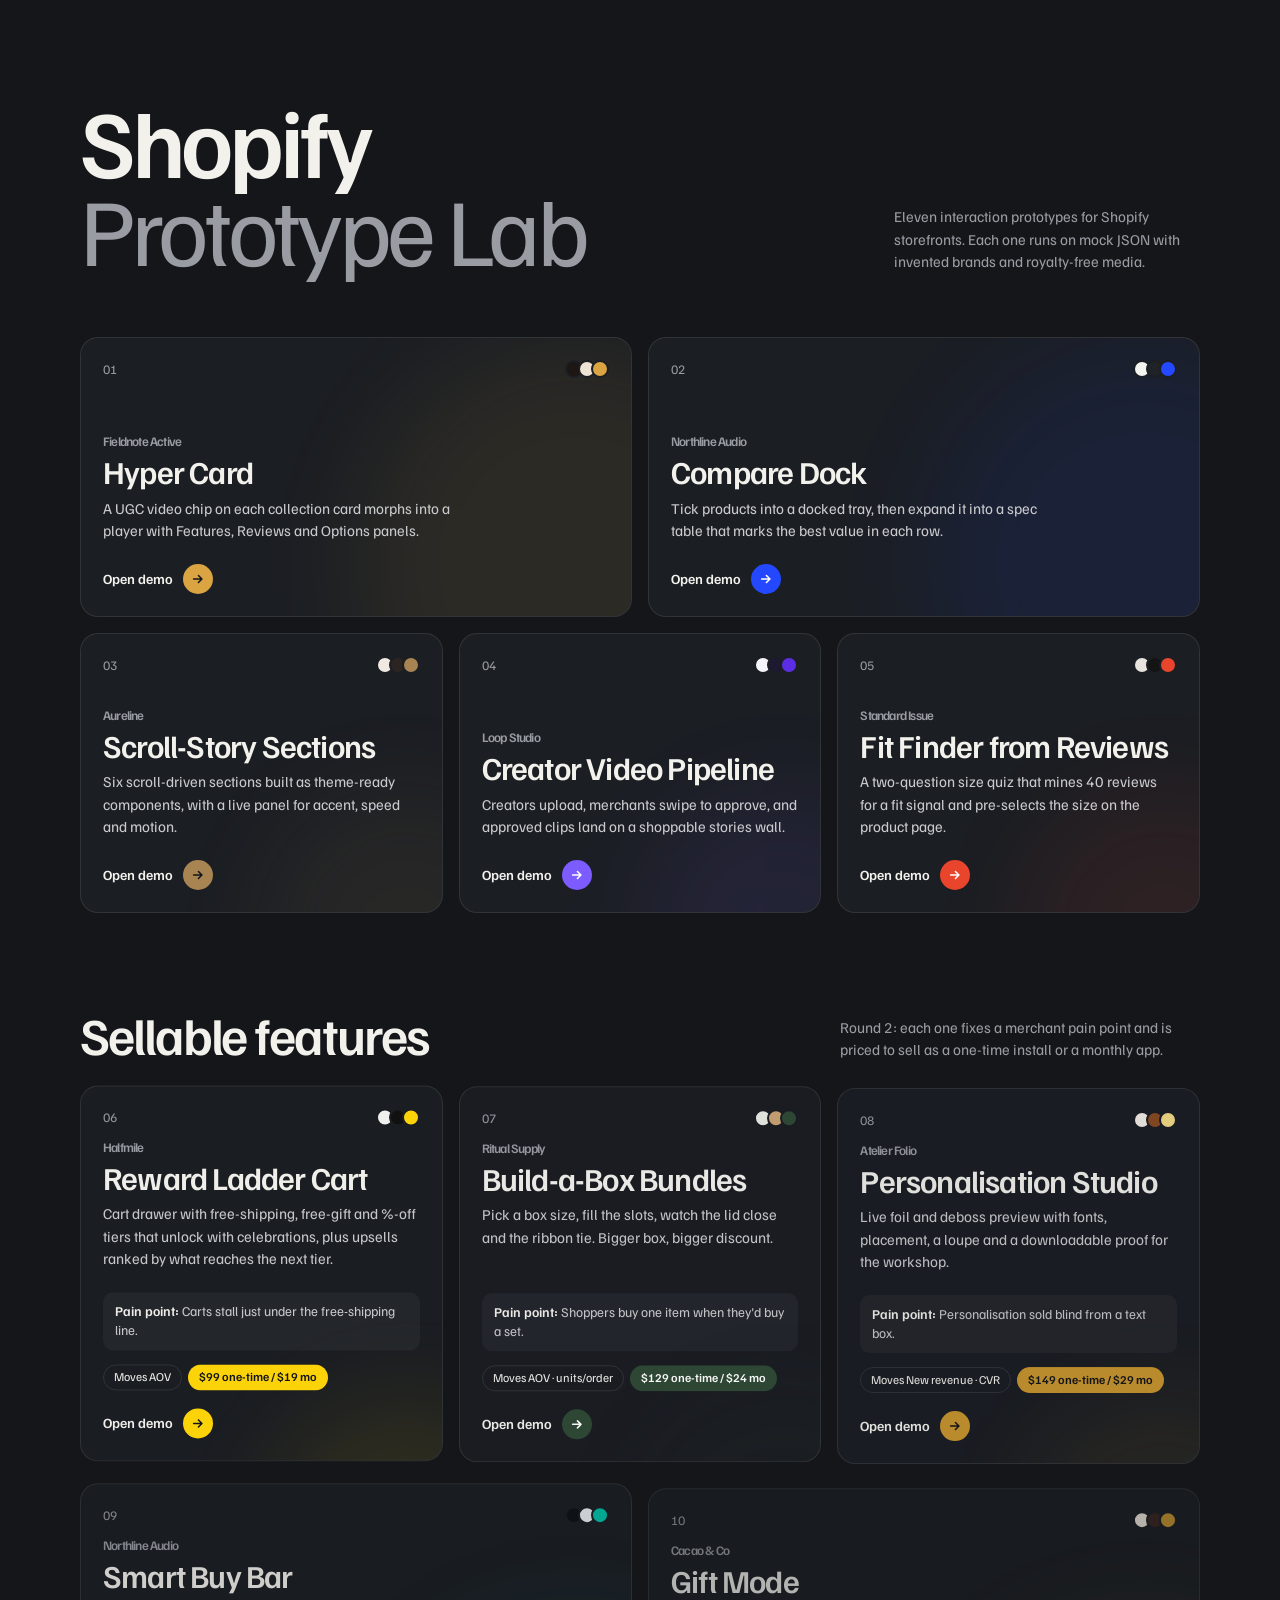
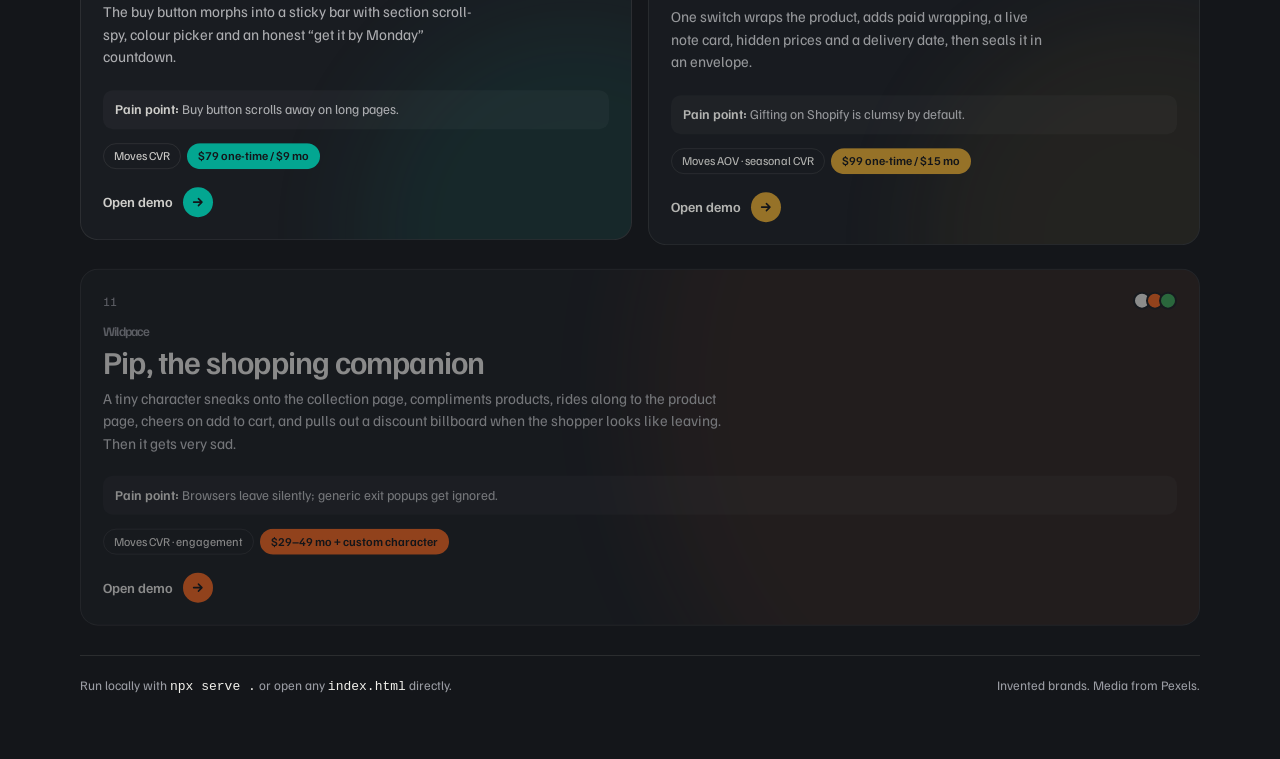
==== index.html @ b1fda02a "first commit" ====
<!doctype html>
<html lang="en">
<head>
  <meta charset="utf-8">
  <meta name="viewport" content="width=device-width, initial-scale=1">
  <title>Shopify Prototype Lab</title>
  <meta name="description" content="Five interactive Shopify digital-product prototypes.">
  <link rel="icon" href="data:image/svg+xml,%3Csvg xmlns='http://www.w3.org/2000/svg' viewBox='0 0 32 32'%3E%3Crect width='32' height='32' rx='8' fill='%2314161a'/%3E%3Cpath d='M9 22V10l7 6 7-6v12' fill='none' stroke='%23f2f1ec' stroke-width='2.4' stroke-linejoin='round'/%3E%3C/svg%3E">
  <link rel="preconnect" href="https://fonts.googleapis.com">
  <link rel="preconnect" href="https://fonts.gstatic.com" crossorigin>
  <link rel="stylesheet" href="https://fonts.googleapis.com/css2?family=Familjen+Grotesk:wght@400;500;600;700&display=swap">
  <style>
    :root {
      --bg: #14161a;
      --panel: #1b1e23;
      --line: rgba(242, 241, 236, 0.1);
      --ink: #f2f1ec;
      --muted: #9a9ca3;
      --font: "Familjen Grotesk", "Segoe UI", system-ui, sans-serif;
      color-scheme: dark;
    }
    * { box-sizing: border-box; }
    body {
      margin: 0; min-height: 100vh; background: var(--bg); color: var(--ink);
      font: 400 16px/1.5 var(--font); -webkit-font-smoothing: antialiased;
    }
    a { color: inherit; }
    :focus-visible { outline: 2px solid var(--ink); outline-offset: 4px; border-radius: 8px; }
    .wrap { max-width: 1200px; margin: 0 auto; padding: clamp(40px, 8vw, 96px) clamp(16px, 4vw, 40px) 64px; }
    header { display: grid; grid-template-columns: 1fr auto; gap: 24px; align-items: end; margin-bottom: clamp(36px, 6vw, 64px); }
    h1 { margin: 0; font-weight: 600; font-size: clamp(44px, 8vw, 96px); line-height: 0.92; letter-spacing: -0.045em; }
    h1 span { display: block; color: var(--muted); font-weight: 400; }
    .lede { margin: 0; max-width: 34ch; color: var(--muted); font-size: 15px; }
    .grid { list-style: none; margin: 0; padding: 0; display: grid; grid-template-columns: repeat(6, 1fr); gap: 16px; }
    .grid li:nth-child(-n+2) { grid-column: span 3; }
    .grid li:nth-child(n+3) { grid-column: span 2; }
    .card {
      position: relative; display: flex; flex-direction: column; height: 100%; min-height: 280px;
      padding: 22px; border-radius: 18px; text-decoration: none;
      background: var(--panel); border: 1px solid var(--line);
      overflow: hidden; isolation: isolate;
    }
    /* Hover transitions switch on after the GSAP entrance so they never fight it */
    .is-ready .card { transition: transform 0.35s cubic-bezier(.2,.8,.2,1), border-color 0.35s, box-shadow 0.35s; }
    .card:hover, .card:focus-visible { transform: translateY(-6px); border-color: color-mix(in srgb, var(--a) 60%, transparent); box-shadow: 0 24px 50px -20px color-mix(in srgb, var(--a) 45%, transparent); }
    .card:focus-visible { outline-color: var(--a); }
    .num { font-size: 13px; color: var(--muted); font-variant-numeric: tabular-nums; }
    .swatch { position: absolute; right: 22px; top: 22px; display: flex; }
    .swatch i { width: 18px; height: 18px; border-radius: 50%; margin-left: -5px; border: 2px solid var(--panel); }
    .card h2 { margin: auto 0 8px; font-weight: 600; font-size: clamp(24px, 2.6vw, 32px); line-height: 1.05; letter-spacing: -0.025em; }
    .brand { display: block; margin-bottom: 6px; font-size: 13px; color: var(--muted); }
    .card p { margin: 0 0 22px; color: #c9cacd; font-size: 15px; max-width: 42ch; }
    .open { display: inline-flex; align-items: center; gap: 10px; font-weight: 600; font-size: 14px; }
    .open b { width: 30px; height: 30px; border-radius: 50%; display: grid; place-items: center; background: var(--a); color: var(--on, #14161a); transition: transform 0.35s cubic-bezier(.2,.8,.2,1); }
    .open svg { width: 14px; height: 14px; }
    .card:hover .open b { transform: translateX(4px); }
    .glow { position: absolute; z-index: -1; right: -30%; bottom: -60%; width: 80%; aspect-ratio: 1; border-radius: 50%; background: var(--a); opacity: 0.09; filter: blur(50px); transition: opacity 0.35s; }
    .card:hover .glow { opacity: 0.2; }
    footer { margin-top: 48px; padding-top: 20px; border-top: 1px solid var(--line); color: var(--muted); font-size: 13px; display: flex; flex-wrap: wrap; gap: 8px 24px; justify-content: space-between; }
    code { color: var(--ink); }
    .round2 { margin-top: clamp(56px, 8vw, 96px); }
    .round2__head { display: grid; grid-template-columns: 1fr auto; gap: 16px 24px; align-items: end; margin-bottom: 24px; }
    .round2__head h2 { margin: 0; font-weight: 600; font-size: clamp(30px, 4.6vw, 52px); line-height: 1; letter-spacing: -0.04em; }
    .round2__head p { margin: 0; max-width: 40ch; color: var(--muted); font-size: 15px; }
    .grid2 { list-style: none; margin: 0; padding: 0; display: grid; grid-template-columns: repeat(6, 1fr); gap: 16px; }
    .grid2 li:nth-child(-n+3) { grid-column: span 2; }
    .grid2 li:nth-child(n+4) { grid-column: span 3; }
    .grid2 li.wide { grid-column: 1 / -1; }
    .grid2 li.wide .card { min-height: 240px; }
    .grid2 li.wide p { max-width: 70ch; }
    .grid2 .card { min-height: 300px; }
    .grid2 .card h2 { margin-top: 14px; }
    .grid2 .card .pain { margin-top: auto; }
    .pain { display: block; margin: 0 0 14px; padding: 10px 12px; border-radius: 10px; background: rgba(255,255,255,0.04); font-size: 13.5px; line-height: 1.4; color: #c9cacd; }
    .pain b { color: var(--ink); font-weight: 600; }
    .meta { display: flex; flex-wrap: wrap; gap: 6px; margin-bottom: 18px; }
    .meta span { padding: 3px 10px; border-radius: 999px; border: 1px solid var(--line); font-size: 12px; color: var(--ink); }
    .meta .price { background: var(--a); color: var(--on, #14161a); border-color: transparent; font-weight: 600; }
    @media (max-width: 900px) { .grid2 li:nth-child(n) { grid-column: span 3; } .grid2 li:last-child { grid-column: 1 / -1; } }
    @media (max-width: 640px) { .round2__head { grid-template-columns: 1fr; } .grid2 li:nth-child(n) { grid-column: 1 / -1; } }
    @media (max-width: 900px) {
      .grid li:nth-child(n) { grid-column: span 3; }
      .grid li:last-child { grid-column: 1 / -1; }
    }
    @media (max-width: 640px) {
      header { grid-template-columns: 1fr; }
      .grid li:nth-child(n) { grid-column: 1 / -1; }
      .card { min-height: 230px; }
    }
    @media (prefers-reduced-motion: reduce) { .card, .open b, .glow { transition: none; } .card:hover { transform: none; } }
  </style>
</head>
<body>
  <main class="wrap">
    <header>
      <h1>Shopify<span>Prototype Lab</span></h1>
      <p class="lede">Eleven interaction prototypes for Shopify storefronts. Each one runs on mock JSON with invented brands and royalty-free media.</p>
    </header>

    <ul class="grid" id="ideas">
      <li>
        <a class="card" href="idea-01/index.html" style="--a:#d9a441">
          <span class="num">01</span>
          <span class="swatch" aria-hidden="true"><i style="background:#1d1612"></i><i style="background:#efe4d4"></i><i style="background:#d9a441"></i></span>
          <h2><span class="brand">Fieldnote Active</span>Hyper Card</h2>
          <p>A UGC video chip on each collection card morphs into a player with Features, Reviews and Options panels.</p>
          <span class="open">Open demo <b><svg viewBox="0 0 16 16" aria-hidden="true"><path d="M3 8h9M8.5 4l4 4-4 4" fill="none" stroke="currentColor" stroke-width="1.8" stroke-linecap="round" stroke-linejoin="round"/></svg></b></span>
          <span class="glow" aria-hidden="true"></span>
        </a>
      </li>
      <li>
        <a class="card" href="idea-02/index.html" style="--a:#2448ff;--on:#fff">
          <span class="num">02</span>
          <span class="swatch" aria-hidden="true"><i style="background:#f3f3ef"></i><i style="background:#1f2226"></i><i style="background:#2448ff"></i></span>
          <h2><span class="brand">Northline Audio</span>Compare Dock</h2>
          <p>Tick products into a docked tray, then expand it into a spec table that marks the best value in each row.</p>
          <span class="open">Open demo <b><svg viewBox="0 0 16 16" aria-hidden="true"><path d="M3 8h9M8.5 4l4 4-4 4" fill="none" stroke="currentColor" stroke-width="1.8" stroke-linecap="round" stroke-linejoin="round"/></svg></b></span>
          <span class="glow" aria-hidden="true"></span>
        </a>
      </li>
      <li>
        <a class="card" href="idea-03/index.html" style="--a:#a88452">
          <span class="num">03</span>
          <span class="swatch" aria-hidden="true"><i style="background:#efe9e1"></i><i style="background:#2b2420"></i><i style="background:#a88452"></i></span>
          <h2><span class="brand">Aureline</span>Scroll-Story Sections</h2>
          <p>Six scroll-driven sections built as theme-ready components, with a live panel for accent, speed and motion.</p>
          <span class="open">Open demo <b><svg viewBox="0 0 16 16" aria-hidden="true"><path d="M3 8h9M8.5 4l4 4-4 4" fill="none" stroke="currentColor" stroke-width="1.8" stroke-linecap="round" stroke-linejoin="round"/></svg></b></span>
          <span class="glow" aria-hidden="true"></span>
        </a>
      </li>
      <li>
        <a class="card" href="idea-04/index.html" style="--a:#7c5cff;--on:#fff">
          <span class="num">04</span>
          <span class="swatch" aria-hidden="true"><i style="background:#f6f4fb"></i><i style="background:#1e1830"></i><i style="background:#5b2ee6"></i></span>
          <h2><span class="brand">Loop Studio</span>Creator Video Pipeline</h2>
          <p>Creators upload, merchants swipe to approve, and approved clips land on a shoppable stories wall.</p>
          <span class="open">Open demo <b><svg viewBox="0 0 16 16" aria-hidden="true"><path d="M3 8h9M8.5 4l4 4-4 4" fill="none" stroke="currentColor" stroke-width="1.8" stroke-linecap="round" stroke-linejoin="round"/></svg></b></span>
          <span class="glow" aria-hidden="true"></span>
        </a>
      </li>
      <li>
        <a class="card" href="idea-05/index.html" style="--a:#e8452c;--on:#fff">
          <span class="num">05</span>
          <span class="swatch" aria-hidden="true"><i style="background:#e7e3dc"></i><i style="background:#141414"></i><i style="background:#e8452c"></i></span>
          <h2><span class="brand">Standard Issue</span>Fit Finder from Reviews</h2>
          <p>A two-question size quiz that mines 40 reviews for a fit signal and pre-selects the size on the product page.</p>
          <span class="open">Open demo <b><svg viewBox="0 0 16 16" aria-hidden="true"><path d="M3 8h9M8.5 4l4 4-4 4" fill="none" stroke="currentColor" stroke-width="1.8" stroke-linecap="round" stroke-linejoin="round"/></svg></b></span>
          <span class="glow" aria-hidden="true"></span>
        </a>
      </li>
    </ul>

    <section class="round2" aria-labelledby="round2Title">
      <div class="round2__head">
        <h2 id="round2Title">Sellable features</h2>
        <p>Round 2: each one fixes a merchant pain point and is priced to sell as a one-time install or a monthly app.</p>
      </div>
      <ul class="grid2" id="ideas2">
      <li>
        <a class="card" href="idea-06/index.html" style="--a:#ffd60a">
          <span class="num">06</span>
          <span class="swatch" aria-hidden="true"><i style="background:#f3f4f1"></i><i style="background:#121212"></i><i style="background:#ffd60a"></i></span>
          <h2><span class="brand">Halfmile</span>Reward Ladder Cart</h2>
          <p>Cart drawer with free-shipping, free-gift and %-off tiers that unlock with celebrations, plus upsells ranked by what reaches the next tier.</p>
          <span class="pain"><b>Pain point:</b> Carts stall just under the free-shipping line.</span>
          <span class="meta"><span>Moves AOV</span><span class="price">$99 one-time / $19 mo</span></span>
          <span class="open">Open demo <b><svg viewBox="0 0 16 16" aria-hidden="true"><path d="M3 8h9M8.5 4l4 4-4 4" fill="none" stroke="currentColor" stroke-width="1.8" stroke-linecap="round" stroke-linejoin="round"/></svg></b></span>
          <span class="glow" aria-hidden="true"></span>
        </a>
      </li>
      <li>
        <a class="card" href="idea-07/index.html" style="--a:#2f4a35;--on:#fff">
          <span class="num">07</span>
          <span class="swatch" aria-hidden="true"><i style="background:#e8ebe2"></i><i style="background:#c9a274"></i><i style="background:#2f4a35"></i></span>
          <h2><span class="brand">Ritual Supply</span>Build-a-Box Bundles</h2>
          <p>Pick a box size, fill the slots, watch the lid close and the ribbon tie. Bigger box, bigger discount.</p>
          <span class="pain"><b>Pain point:</b> Shoppers buy one item when they'd buy a set.</span>
          <span class="meta"><span>Moves AOV · units/order</span><span class="price">$129 one-time / $24 mo</span></span>
          <span class="open">Open demo <b><svg viewBox="0 0 16 16" aria-hidden="true"><path d="M3 8h9M8.5 4l4 4-4 4" fill="none" stroke="currentColor" stroke-width="1.8" stroke-linecap="round" stroke-linejoin="round"/></svg></b></span>
          <span class="glow" aria-hidden="true"></span>
        </a>
      </li>
      <li>
        <a class="card" href="idea-08/index.html" style="--a:#c9962e">
          <span class="num">08</span>
          <span class="swatch" aria-hidden="true"><i style="background:#f4efe7"></i><i style="background:#8a4a22"></i><i style="background:#f6dd86"></i></span>
          <h2><span class="brand">Atelier Folio</span>Personalisation Studio</h2>
          <p>Live foil and deboss preview with fonts, placement, a loupe and a downloadable proof for the workshop.</p>
          <span class="pain"><b>Pain point:</b> Personalisation sold blind from a text box.</span>
          <span class="meta"><span>Moves New revenue · CVR</span><span class="price">$149 one-time / $29 mo</span></span>
          <span class="open">Open demo <b><svg viewBox="0 0 16 16" aria-hidden="true"><path d="M3 8h9M8.5 4l4 4-4 4" fill="none" stroke="currentColor" stroke-width="1.8" stroke-linecap="round" stroke-linejoin="round"/></svg></b></span>
          <span class="glow" aria-hidden="true"></span>
        </a>
      </li>
      <li>
        <a class="card" href="idea-09/index.html" style="--a:#00c2a8">
          <span class="num">09</span>
          <span class="swatch" aria-hidden="true"><i style="background:#0e1116"></i><i style="background:#eef1f5"></i><i style="background:#00c2a8"></i></span>
          <h2><span class="brand">Northline Audio</span>Smart Buy Bar</h2>
          <p>The buy button morphs into a sticky bar with section scroll-spy, colour picker and an honest “get it by Monday” countdown.</p>
          <span class="pain"><b>Pain point:</b> Buy button scrolls away on long pages.</span>
          <span class="meta"><span>Moves CVR</span><span class="price">$79 one-time / $9 mo</span></span>
          <span class="open">Open demo <b><svg viewBox="0 0 16 16" aria-hidden="true"><path d="M3 8h9M8.5 4l4 4-4 4" fill="none" stroke="currentColor" stroke-width="1.8" stroke-linecap="round" stroke-linejoin="round"/></svg></b></span>
          <span class="glow" aria-hidden="true"></span>
        </a>
      </li>
      <li>
        <a class="card" href="idea-10/index.html" style="--a:#c9962e">
          <span class="num">10</span>
          <span class="swatch" aria-hidden="true"><i style="background:#f6efe4"></i><i style="background:#3a2420"></i><i style="background:#c9962e"></i></span>
          <h2><span class="brand">Cacao &amp; Co</span>Gift Mode</h2>
          <p>One switch wraps the product, adds paid wrapping, a live note card, hidden prices and a delivery date, then seals it in an envelope.</p>
          <span class="pain"><b>Pain point:</b> Gifting on Shopify is clumsy by default.</span>
          <span class="meta"><span>Moves AOV · seasonal CVR</span><span class="price">$99 one-time / $15 mo</span></span>
          <span class="open">Open demo <b><svg viewBox="0 0 16 16" aria-hidden="true"><path d="M3 8h9M8.5 4l4 4-4 4" fill="none" stroke="currentColor" stroke-width="1.8" stroke-linecap="round" stroke-linejoin="round"/></svg></b></span>
          <span class="glow" aria-hidden="true"></span>
        </a>
      </li>
      <li class="wide">
        <a class="card" href="idea-11/index.html" style="--a:#ff6a1f">
          <span class="num">11</span>
          <span class="swatch" aria-hidden="true"><i style="background:#f4f3ef"></i><i style="background:#ff6a1f"></i><i style="background:#3fae5a"></i></span>
          <h2><span class="brand">Wildpace</span>Pip, the shopping companion</h2>
          <p>A tiny character sneaks onto the collection page, compliments products, rides along to the product page, cheers on add to cart, and pulls out a discount billboard when the shopper looks like leaving. Then it gets very sad.</p>
          <span class="pain"><b>Pain point:</b> Browsers leave silently; generic exit popups get ignored.</span>
          <span class="meta"><span>Moves CVR · engagement</span><span class="price">$29–49 mo + custom character</span></span>
          <span class="open">Open demo <b><svg viewBox="0 0 16 16" aria-hidden="true"><path d="M3 8h9M8.5 4l4 4-4 4" fill="none" stroke="currentColor" stroke-width="1.8" stroke-linecap="round" stroke-linejoin="round"/></svg></b></span>
          <span class="glow" aria-hidden="true"></span>
        </a>
      </li>
      </ul>
    </section>

    <footer>
      <span>Run locally with <code>npx serve .</code> or open any <code>index.html</code> directly.</span>
      <span>Invented brands. Media from Pexels.</span>
    </footer>
  </main>

  <script src="https://cdn.jsdelivr.net/npm/gsap@3.12.5/dist/gsap.min.js"></script>
  <script>
    // Staggered entrance; CSS handles the hover lift.
    const ready = () => document.body.classList.add("is-ready");
    if (window.gsap && !matchMedia("(prefers-reduced-motion: reduce)").matches) {
      gsap.from("h1, .lede", { y: 24, opacity: 0, duration: 0.8, ease: "power3.out", stagger: 0.08 });
      gsap.from("#ideas .card", {
        y: 48, opacity: 0, rotation: 1.5, duration: 0.9, ease: "power3.out", stagger: 0.09, delay: 0.15,
        clearProps: "transform,opacity", onComplete: ready,
      });
      // Round-2 cards reveal as they scroll into view.
      const io = new IntersectionObserver((entries) => entries.forEach((e) => {
        if (!e.isIntersecting) return;
        io.disconnect();
        gsap.from("#ideas2 .card", { y: 40, opacity: 0, duration: 0.8, ease: "power3.out", stagger: 0.08, clearProps: "transform,opacity" });
      }), { threshold: 0.15 });
      io.observe(document.getElementById("ideas2"));
    } else {
      ready();
    }
  </script>
</body>
</html>
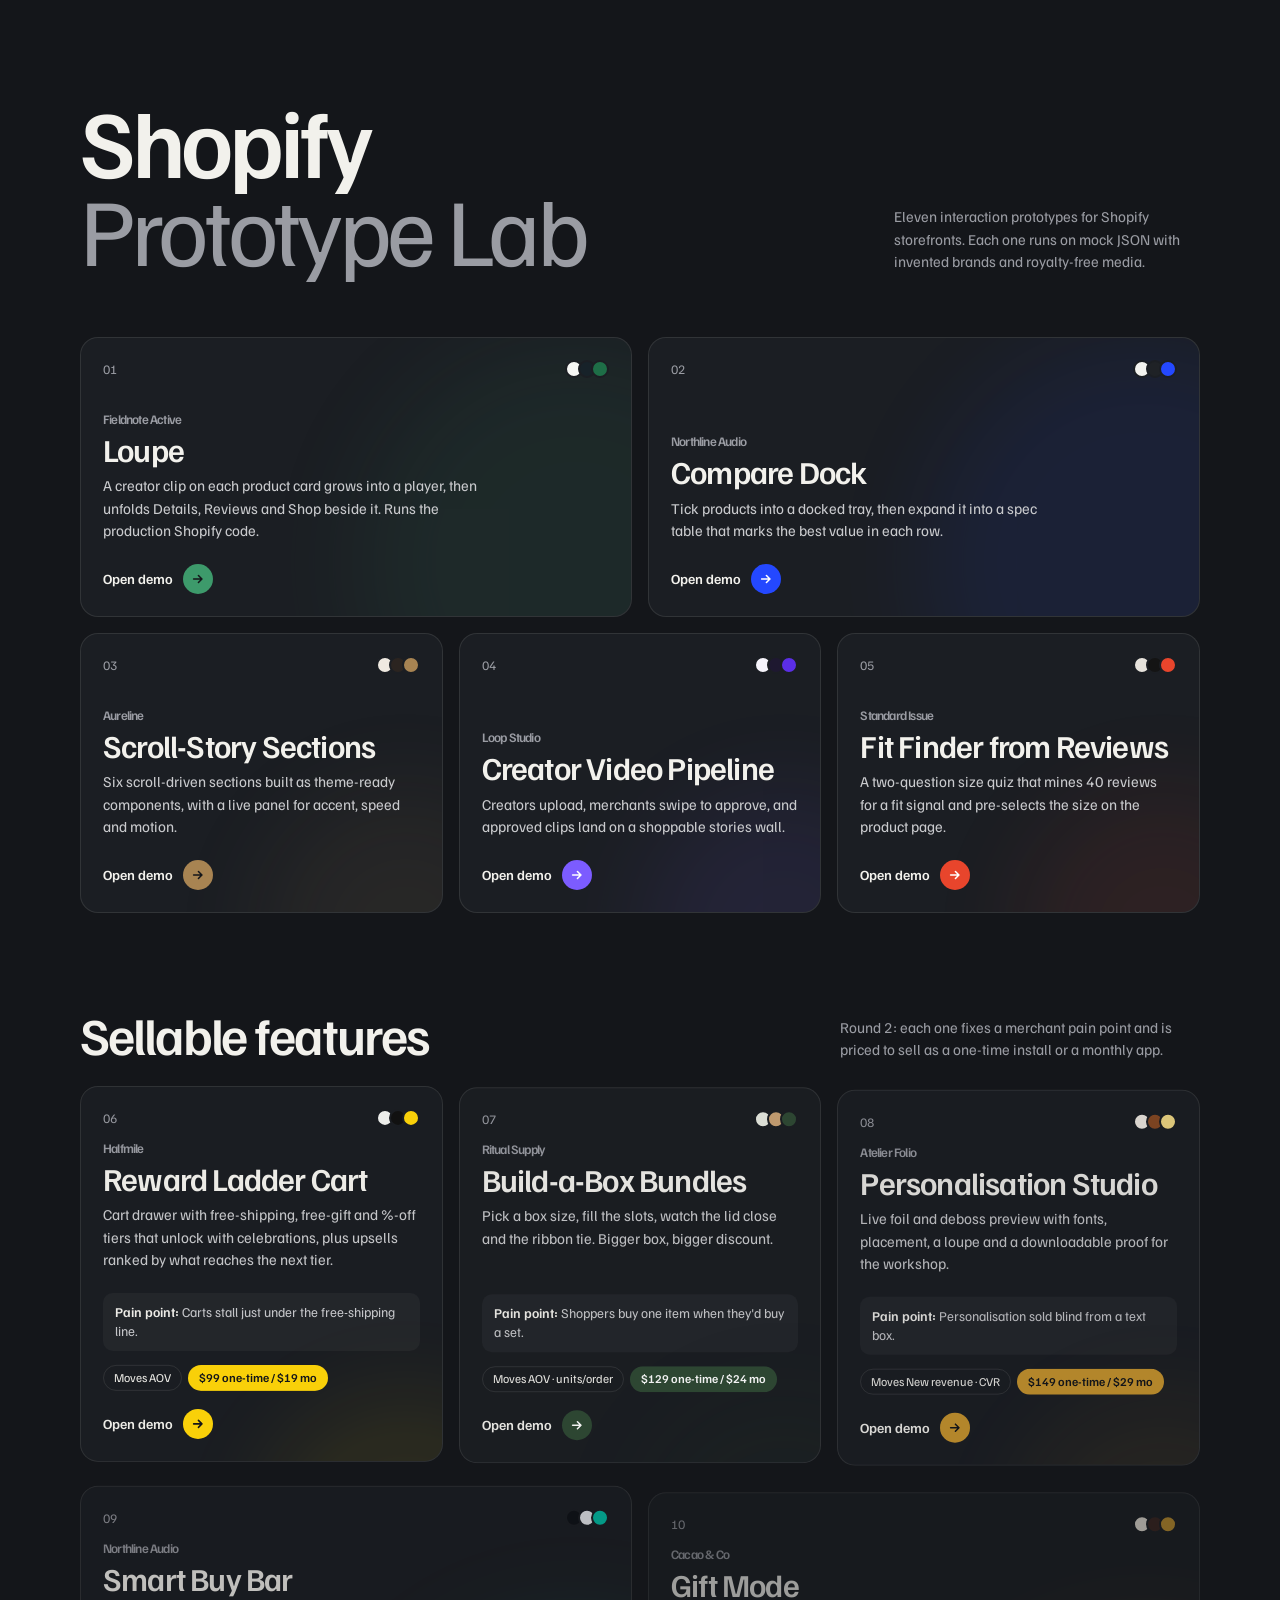
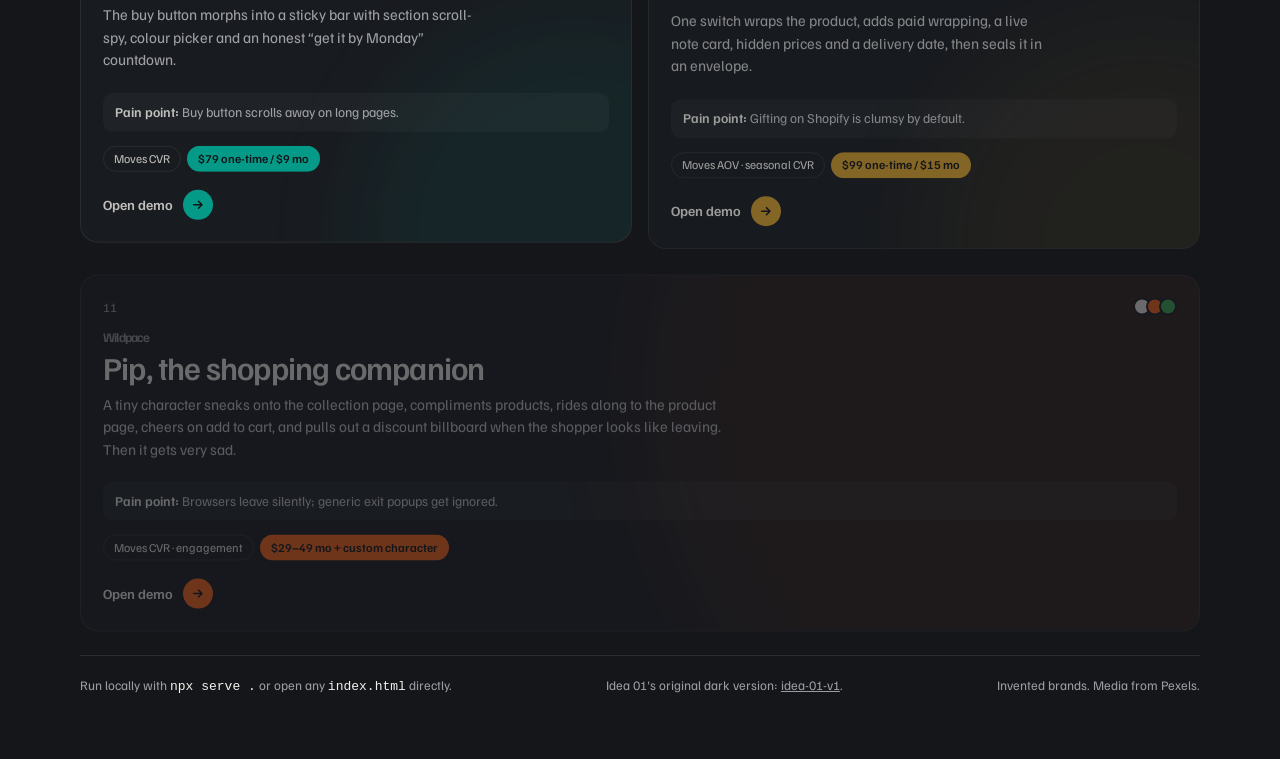
==== commit 3e266ec5: "Redesign idea 01 as Loupe and keep private work off GitHub - idea-01: premium light redesign of the " ====
--- a/index.html
+++ b/index.html
@@ -99,11 +99,11 @@
 
     <ul class="grid" id="ideas">
       <li>
-        <a class="card" href="idea-01/index.html" style="--a:#d9a441">
+        <a class="card" href="idea-01/index.html" style="--a:#3d9a6b">
           <span class="num">01</span>
-          <span class="swatch" aria-hidden="true"><i style="background:#1d1612"></i><i style="background:#efe4d4"></i><i style="background:#d9a441"></i></span>
-          <h2><span class="brand">Fieldnote Active</span>Hyper Card</h2>
-          <p>A UGC video chip on each collection card morphs into a player with Features, Reviews and Options panels.</p>
+          <span class="swatch" aria-hidden="true"><i style="background:#f6f7f4"></i><i style="background:#172229"></i><i style="background:#1e6e47"></i></span>
+          <h2><span class="brand">Fieldnote Active</span>Loupe</h2>
+          <p>A creator clip on each product card grows into a player, then unfolds Details, Reviews and Shop beside it. Runs the production Shopify code.</p>
           <span class="open">Open demo <b><svg viewBox="0 0 16 16" aria-hidden="true"><path d="M3 8h9M8.5 4l4 4-4 4" fill="none" stroke="currentColor" stroke-width="1.8" stroke-linecap="round" stroke-linejoin="round"/></svg></b></span>
           <span class="glow" aria-hidden="true"></span>
         </a>
@@ -233,6 +233,7 @@
 
     <footer>
       <span>Run locally with <code>npx serve .</code> or open any <code>index.html</code> directly.</span>
+      <span>Idea 01's original dark version: <a href="idea-01-v1/index.html">idea-01-v1</a>.</span>
       <span>Invented brands. Media from Pexels.</span>
     </footer>
   </main>
